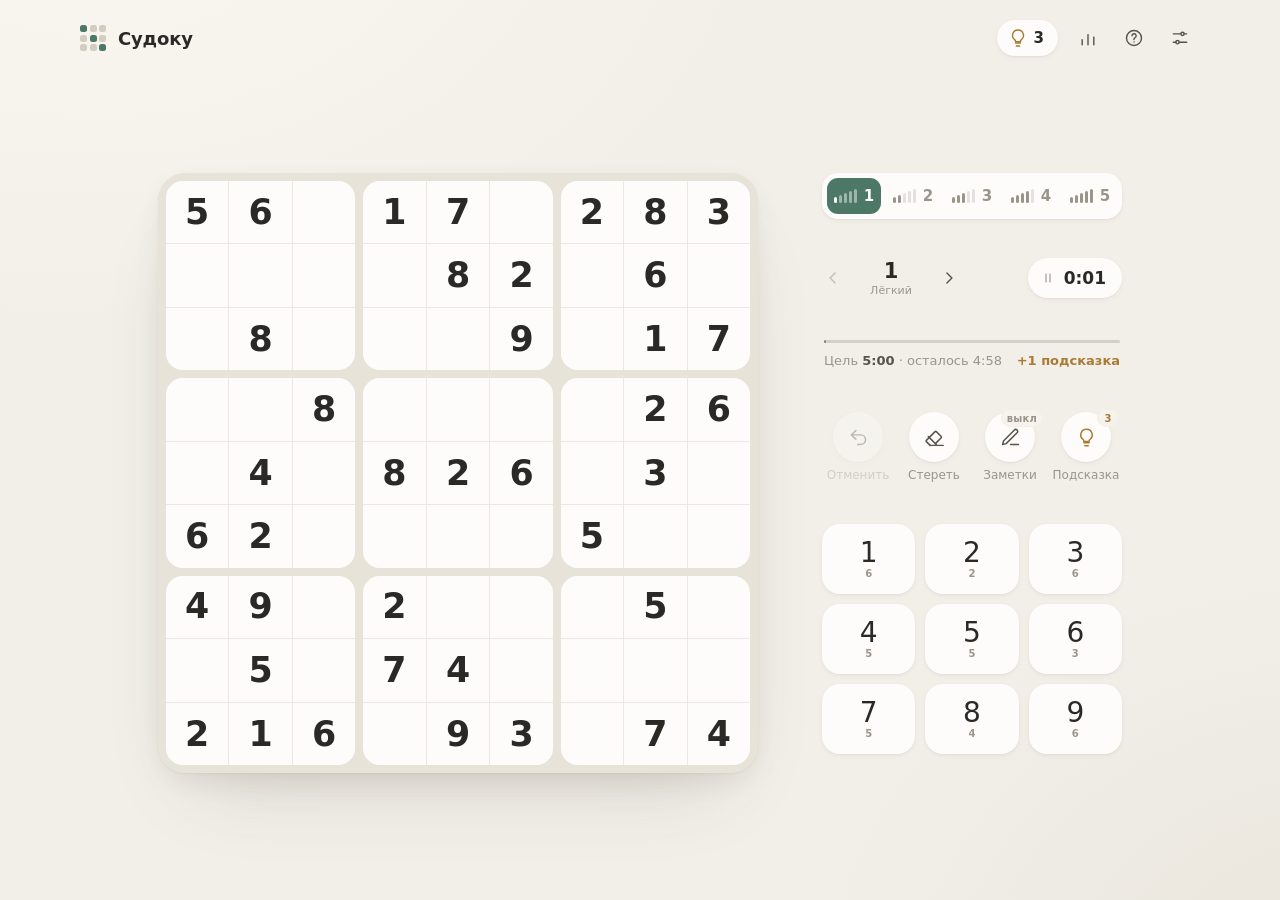
==== index.html @ 586d25e3 "Initial commit: offline calm Sudoku PWA" ====
<!doctype html>
<html lang="ru" data-theme="light">
<head>
  <meta charset="utf-8">
  <meta name="viewport" content="width=device-width, initial-scale=1, viewport-fit=cover">
  <meta name="color-scheme" content="light dark">
  <meta name="theme-color" content="#F2EFE9">
  <meta name="apple-mobile-web-app-capable" content="yes">
  <meta name="apple-mobile-web-app-status-bar-style" content="default">
  <meta name="apple-mobile-web-app-title" content="Судоку">
  <title>Судоку</title>
  <link rel="manifest" href="manifest.webmanifest">
  <link rel="apple-touch-icon" href="icons/icon-180.png">
  <link rel="icon" href="data:image/svg+xml,%3Csvg xmlns='http://www.w3.org/2000/svg' viewBox='0 0 32 32'%3E%3Crect width='32' height='32' rx='8' fill='%234D7868'/%3E%3Cg fill='%23fff'%3E%3Crect x='7' y='7' width='5' height='5' rx='1.5'/%3E%3Crect x='13.5' y='7' width='5' height='5' rx='1.5' opacity='.5'/%3E%3Crect x='20' y='7' width='5' height='5' rx='1.5' opacity='.5'/%3E%3Crect x='7' y='13.5' width='5' height='5' rx='1.5' opacity='.5'/%3E%3Crect x='13.5' y='13.5' width='5' height='5' rx='1.5'/%3E%3Crect x='20' y='13.5' width='5' height='5' rx='1.5' opacity='.5'/%3E%3Crect x='7' y='20' width='5' height='5' rx='1.5' opacity='.5'/%3E%3Crect x='13.5' y='20' width='5' height='5' rx='1.5' opacity='.5'/%3E%3Crect x='20' y='20' width='5' height='5' rx='1.5'/%3E%3C/g%3E%3C/svg%3E">
  <link rel="stylesheet" href="css/style.css">
  <script>
    // Тема до первой отрисовки — без вспышки
    (function () {
      try {
        var s = JSON.parse(localStorage.getItem('calm-sudoku:v1') || '{}');
        var t = s.theme || 'auto';
        if (t === 'auto') t = matchMedia('(prefers-color-scheme: dark)').matches ? 'dark' : 'light';
        document.documentElement.setAttribute('data-theme', t);
      } catch (e) {}
    })();
  </script>
</head>
<body>
  <svg width="0" height="0" style="position:absolute" aria-hidden="true">
    <defs>
      <symbol id="i-undo" viewBox="0 0 24 24"><path d="M9 14 4 9l5-5"/><path d="M4 9h10.5a5.5 5.5 0 0 1 0 11H11"/></symbol>
      <symbol id="i-erase" viewBox="0 0 24 24"><path d="m7 21-4.3-4.3a1 1 0 0 1 0-1.4l10-10a1 1 0 0 1 1.4 0l5.6 5.6a1 1 0 0 1 0 1.4L13 19"/><path d="M22 21H7"/><path d="m5 11 9 9"/></symbol>
      <symbol id="i-pencil" viewBox="0 0 24 24"><path d="M12 20h9"/><path d="M16.5 3.5a2.12 2.12 0 0 1 3 3L7 19l-4 1 1-4Z"/></symbol>
      <symbol id="i-bulb" viewBox="0 0 24 24"><path d="M9 18h6"/><path d="M10 21.5h4"/><path d="M12 2.5a6.5 6.5 0 0 0-3.8 11.8c.5.4.8 1 .8 1.7v.5h6V16c0-.7.3-1.3.8-1.7A6.5 6.5 0 0 0 12 2.5Z"/></symbol>
      <symbol id="i-sliders" viewBox="0 0 24 24"><path d="M4 7h9"/><path d="M17 7h3"/><circle cx="15" cy="7" r="2"/><path d="M4 17h3"/><path d="M11 17h9"/><circle cx="9" cy="17" r="2"/></symbol>
      <symbol id="i-help" viewBox="0 0 24 24"><circle cx="12" cy="12" r="9"/><path d="M9.6 9.4a2.5 2.5 0 1 1 3.4 2.4c-.6.3-1 .8-1 1.5v.4"/><path d="M12 16.8h.01"/></symbol>
      <symbol id="i-left" viewBox="0 0 24 24"><path d="m14.5 18-6-6 6-6"/></symbol>
      <symbol id="i-right" viewBox="0 0 24 24"><path d="m9.5 18 6-6-6-6"/></symbol>
      <symbol id="i-pause" viewBox="0 0 24 24"><path d="M9 6v12"/><path d="M15 6v12"/></symbol>
      <symbol id="i-play" viewBox="0 0 24 24"><path d="M8 5.5v13l10.5-6.5Z"/></symbol>
      <symbol id="i-check" viewBox="0 0 24 24"><path d="m5 12.5 4.5 4.5L19 7.5"/></symbol>
      <symbol id="i-close" viewBox="0 0 24 24"><path d="M6 6l12 12"/><path d="M18 6 6 18"/></symbol>
      <symbol id="i-stats" viewBox="0 0 24 24"><path d="M5 20v-6"/><path d="M12 20V8"/><path d="M19 20v-9"/></symbol>
    </defs>
  </svg>

  <div class="app">
    <header class="topbar">
      <div class="brand">
        <span class="logo" aria-hidden="true"><i></i><i></i><i></i><i></i><i></i><i></i><i></i><i></i><i></i></span>
        <span class="brand-name">Судоку</span>
      </div>
      <div class="top-actions">
        <button class="bank" id="bankBtn" type="button" title="Запас подсказок">
          <svg class="ic"><use href="#i-bulb"/></svg>
          <span id="bankCount">0</span>
        </button>
        <button class="icon-btn" id="statsBtn" type="button" title="Статистика" aria-label="Статистика">
          <svg class="ic"><use href="#i-stats"/></svg>
        </button>
        <button class="icon-btn" id="helpBtn" type="button" title="Как играть" aria-label="Как играть">
          <svg class="ic"><use href="#i-help"/></svg>
        </button>
        <button class="icon-btn" id="settingsBtn" type="button" title="Настройки" aria-label="Настройки">
          <svg class="ic"><use href="#i-sliders"/></svg>
        </button>
      </div>
    </header>

    <main class="layout">
      <section class="diff" aria-label="Сложность">
        <div class="diff-bars" id="diffBars" role="radiogroup"></div>
      </section>

      <section class="meta">
        <div class="level-nav">
          <button class="icon-btn small" id="prevLvl" type="button" aria-label="Предыдущий уровень">
            <svg class="ic"><use href="#i-left"/></svg>
          </button>
          <div class="level-label">
            <span class="level-num"><strong id="levelNum">1</strong><svg class="ic done-mark" id="levelDone"><use href="#i-check"/></svg></span>
            <span class="diff-sub" id="diffName">Лёгкий</span>
          </div>
          <button class="icon-btn small" id="nextLvl" type="button" aria-label="Следующий уровень">
            <svg class="ic"><use href="#i-right"/></svg>
          </button>
        </div>
        <button class="timer" id="timerBtn" type="button" title="Пауза (P)">
          <svg class="ic ic-pause"><use href="#i-pause"/></svg>
          <svg class="ic ic-play"><use href="#i-play"/></svg>
          <span id="timer">0:00</span>
        </button>
      </section>

      <section class="board-area">
        <div class="board-wrap" id="boardWrap">
          <div class="board" id="board" role="grid" aria-label="Поле судоку"></div>
          <div class="veil" id="veil">
            <button class="veil-btn" id="resumeBtn" type="button">
              <svg class="ic"><use href="#i-play"/></svg>
              <span>Продолжить</span>
            </button>
          </div>
          <div class="loader" aria-hidden="true"><span></span><span></span><span></span></div>
        </div>
      </section>

      <section class="goal" id="goal">
        <div class="goal-track"><div class="goal-fill" id="goalFill"></div></div>
        <div class="goal-row">
          <span class="goal-text" id="goalText"></span>
          <span class="goal-reward" id="goalReward"></span>
        </div>
      </section>

      <section class="tools">
        <button class="tool" id="undoBtn" type="button" title="Отменить (Z)">
          <span class="tool-ic"><svg class="ic"><use href="#i-undo"/></svg></span>
          <span class="tool-label">Отменить</span>
        </button>
        <button class="tool" id="eraseBtn" type="button" title="Стереть (Backspace)">
          <span class="tool-ic"><svg class="ic"><use href="#i-erase"/></svg></span>
          <span class="tool-label">Стереть</span>
        </button>
        <button class="tool" id="notesBtn" type="button" title="Заметки (N)" aria-pressed="false">
          <span class="tool-ic"><svg class="ic"><use href="#i-pencil"/></svg><em class="tool-badge" id="notesBadge">выкл</em></span>
          <span class="tool-label">Заметки</span>
        </button>
        <button class="tool" id="hintBtn" type="button" title="Подсказка (H)">
          <span class="tool-ic"><svg class="ic"><use href="#i-bulb"/></svg><em class="tool-badge" id="hintBadge">0</em></span>
          <span class="tool-label">Подсказка</span>
        </button>
      </section>

      <section class="pad" id="pad" aria-label="Цифры"></section>
    </main>
  </div>

  <!-- Победа -->
  <div class="sheet" id="winSheet" aria-hidden="true">
    <div class="sheet-backdrop" data-close></div>
    <div class="sheet-card win-card" role="dialog" aria-modal="true" aria-labelledby="winTitle">
      <span class="eyebrow" id="winEyebrow"></span>
      <h2 class="win-title" id="winTitle">Решено</h2>
      <div class="win-time" id="winTime">0:00</div>
      <div class="win-reward" id="winReward"></div>
      <div class="win-best" id="winBest"></div>
      <div class="sheet-actions">
        <button class="btn ghost" type="button" data-close>Остаться</button>
        <button class="btn primary" type="button" id="winNext">Следующий уровень</button>
      </div>
    </div>
  </div>

  <!-- Настройки -->
  <div class="sheet" id="settingsSheet" aria-hidden="true">
    <div class="sheet-backdrop" data-close></div>
    <div class="sheet-card" role="dialog" aria-modal="true" aria-labelledby="settingsTitle">
      <div class="sheet-head">
        <h2 id="settingsTitle">Настройки</h2>
        <button class="icon-btn small" type="button" data-close aria-label="Закрыть"><svg class="ic"><use href="#i-close"/></svg></button>
      </div>

      <div class="field">
        <span class="field-label">Тема</span>
        <div class="segmented" id="themeSeg">
          <button type="button" data-theme-val="auto">Авто</button>
          <button type="button" data-theme-val="light">Светлая</button>
          <button type="button" data-theme-val="dark">Тёмная</button>
        </div>
      </div>

      <label class="switch-row">
        <span><b>Звуки</b><small>Мягкие тактильные отклики</small></span>
        <input type="checkbox" id="optSound"><i class="switch"></i>
      </label>
      <label class="switch-row">
        <span><b>Подсвечивать ошибки</b><small>Неверные цифры отмечаются сразу</small></span>
        <input type="checkbox" id="optMistakes"><i class="switch"></i>
      </label>
      <label class="switch-row">
        <span><b>Одинаковые цифры</b><small>Выделять такие же цифры и заметки</small></span>
        <input type="checkbox" id="optSame"><i class="switch"></i>
      </label>
      <label class="switch-row">
        <span><b>Автозаполнение</b><small>Завершать очевидные последние клетки</small></span>
        <input type="checkbox" id="optAutoFill"><i class="switch"></i>
      </label>
      <label class="switch-row">
        <span><b>Строка, столбец и блок</b><small>Мягкая подсветка вокруг выбранной клетки</small></span>
        <input type="checkbox" id="optPeers"><i class="switch"></i>
      </label>

      <div class="sheet-actions">
        <button class="btn ghost" type="button" id="clearBoardBtn">Очистить поле</button>
      </div>
    </div>
  </div>

  <!-- Помощь -->
  <div class="sheet" id="helpSheet" aria-hidden="true">
    <div class="sheet-backdrop" data-close></div>
    <div class="sheet-card" role="dialog" aria-modal="true" aria-labelledby="helpTitle">
      <div class="sheet-head">
        <h2 id="helpTitle">Как играть</h2>
        <button class="icon-btn small" type="button" data-close aria-label="Закрыть"><svg class="ic"><use href="#i-close"/></svg></button>
      </div>
      <p class="prose">Заполните поле так, чтобы в каждой строке, каждом столбце и каждом блоке 3×3 цифры от 1 до 9 встречались ровно по одному разу.</p>

      <h3 class="sub">Подсказки нужно заработать</h3>
      <p class="prose">Решите новый уровень <b>без подсказок</b> быстрее целевого времени — и в запас добавятся подсказки для следующих игр.</p>
      <div class="targets" id="targetsTable"></div>

      <h3 class="sub">Клавиатура</h3>
      <div class="keys">
        <span><kbd>1</kbd>–<kbd>9</kbd> цифра</span>
        <span><kbd>Shift</kbd>+<kbd>1</kbd> заметка</span>
        <span><kbd>←</kbd><kbd>↑</kbd><kbd>→</kbd><kbd>↓</kbd> выбор</span>
        <span><kbd>⌫</kbd> стереть</span>
        <span><kbd>N</kbd> заметки</span>
        <span><kbd>Z</kbd> отменить</span>
        <span><kbd>H</kbd> подсказка</span>
        <span><kbd>P</kbd> пауза</span>
        <span><kbd>M</kbd> звук</span>
      </div>
      <p class="prose muted">Игра работает полностью офлайн. Прогресс хранится только в этом браузере.</p>
    </div>
  </div>

  <!-- Статистика -->
  <div class="sheet" id="statsSheet" aria-hidden="true">
    <div class="sheet-backdrop" data-close></div>
    <div class="sheet-card" role="dialog" aria-modal="true" aria-labelledby="statsTitle">
      <div class="sheet-head">
        <h2 id="statsTitle">Статистика</h2>
        <button class="icon-btn small" type="button" data-close aria-label="Закрыть"><svg class="ic"><use href="#i-close"/></svg></button>
      </div>
      <div class="stats-grid" id="statsSummary"></div>
      <h3 class="sub">По уровням сложности</h3>
      <div class="stats-table" id="statsTable"></div>
      <div class="sheet-actions">
        <button class="btn ghost danger" type="button" id="resetStatsBtn">Сбросить статистику</button>
      </div>
    </div>
  </div>

  <div class="toast" id="toast" role="status" aria-live="polite"></div>

  <script src="js/engine.js"></script>
  <script src="js/sound.js"></script>
  <script src="js/app.js"></script>
  <script>
    if ('serviceWorker' in navigator && location.protocol !== 'file:') {
      navigator.serviceWorker.register('./sw.js').catch(function () {});
    }
  </script>
</body>
</html>
---- css/style.css ----
/* =========================================================
   Судоку — спокойный интерфейс
   ========================================================= */

:root {
  --font: "SF Pro Rounded", ui-rounded, "Nunito", -apple-system, BlinkMacSystemFont, "Segoe UI Variable Display", "Segoe UI", system-ui, sans-serif;
  --ease: cubic-bezier(.22, .8, .24, 1);
  --ease-soft: cubic-bezier(.4, 0, .2, 1);
  --r-lg: 24px;
  --r-md: 16px;
  --r-sm: 12px;
}

[data-theme="light"] {
  --bg: #F2EFE9;
  --bg-glow-1: #FAF7F1;
  --bg-glow-2: #E9E5DC;
  --surface: #FDFCFA;
  --surface-2: #F6F3ED;
  --board-bg: #E8E3D9;
  --hair: #EDE8DF;
  --ink: #2A2926;
  --ink-2: #57534C;
  --muted: #9A958B;
  --faint: #D3CDC1;
  --accent: #4D7868;
  --accent-ink: #3E6656;
  --on-accent: #FFFFFF;
  --hint: #A97A33;
  --warn: #B95C4B;
  --shadow-sm: 0 1px 2px rgba(70, 58, 36, .06), 0 2px 8px -2px rgba(70, 58, 36, .06);
  --shadow: 0 1px 2px rgba(70, 58, 36, .05), 0 10px 30px -8px rgba(70, 58, 36, .12), 0 40px 80px -40px rgba(70, 58, 36, .22);
  --backdrop: rgba(42, 41, 38, .22);
}

[data-theme="dark"] {
  --bg: #131514;
  --bg-glow-1: #1A1D1B;
  --bg-glow-2: #0F1110;
  --surface: #1C1F1D;
  --surface-2: #222624;
  --board-bg: #0E100F;
  --hair: #272B28;
  --ink: #ECE8E0;
  --ink-2: #BEB9AF;
  --muted: #7F7B74;
  --faint: #3F433F;
  --accent: #8DB8A5;
  --accent-ink: #A6CCBB;
  --on-accent: #0F1E18;
  --hint: #D6AC69;
  --warn: #E28C7B;
  --shadow-sm: 0 1px 2px rgba(0, 0, 0, .35);
  --shadow: 0 1px 2px rgba(0, 0, 0, .3), 0 24px 60px -24px rgba(0, 0, 0, .7);
  --backdrop: rgba(0, 0, 0, .5);
}

*, *::before, *::after { box-sizing: border-box; }

html, body { height: 100%; }

body {
  margin: 0;
  font-family: var(--font);
  color: var(--ink);
  background:
    radial-gradient(1100px 700px at 8% -10%, var(--bg-glow-1), transparent 60%),
    radial-gradient(900px 700px at 105% 110%, var(--bg-glow-2), transparent 60%),
    var(--bg);
  background-attachment: fixed;
  -webkit-font-smoothing: antialiased;
  -moz-osx-font-smoothing: grayscale;
  -webkit-tap-highlight-color: transparent;
  font-feature-settings: "tnum" 1;
  transition: background-color .4s var(--ease-soft), color .4s var(--ease-soft);
}

button {
  font: inherit;
  color: inherit;
  background: none;
  border: 0;
  padding: 0;
  cursor: pointer;
  touch-action: manipulation;
  -webkit-user-select: none;
  user-select: none;
}

button:focus-visible {
  outline: 2px solid var(--accent);
  outline-offset: 2px;
}

.ic {
  width: 20px;
  height: 20px;
  fill: none;
  stroke: currentColor;
  stroke-width: 1.7;
  stroke-linecap: round;
  stroke-linejoin: round;
  flex: none;
}

.eyebrow {
  font-size: 11px;
  letter-spacing: .14em;
  text-transform: uppercase;
  color: var(--muted);
  font-weight: 600;
}

/* ---------- Каркас ---------- */

.app {
  --board: max(220px, min(92vw, 460px, calc(100svh - 340px)));
  min-height: 100svh;
  display: flex;
  flex-direction: column;
  align-items: center;
  padding: max(10px, env(safe-area-inset-top)) 14px max(12px, env(safe-area-inset-bottom));
}

.topbar {
  width: 100%;
  max-width: 1040px;
  display: flex;
  align-items: center;
  justify-content: space-between;
  padding: 0 2px 8px;
  flex: none;
}

.brand {
  display: flex;
  align-items: center;
  gap: 12px;
}

.logo {
  width: 26px;
  height: 26px;
  display: grid;
  grid-template-columns: repeat(3, 1fr);
  gap: 2.5px;
}
.logo i {
  border-radius: 2.5px;
  background: var(--faint);
}
.logo i:nth-child(1), .logo i:nth-child(5), .logo i:nth-child(9) { background: var(--accent); }

.brand-name {
  font-size: 18px;
  font-weight: 600;
  letter-spacing: -.01em;
}

.top-actions {
  display: flex;
  align-items: center;
  gap: 6px;
}

.icon-btn {
  width: 40px;
  height: 40px;
  border-radius: 50%;
  display: grid;
  place-items: center;
  color: var(--ink-2);
  transition: background-color .2s var(--ease-soft), color .2s var(--ease-soft), transform .2s var(--ease);
}
.icon-btn:hover { background: var(--surface-2); color: var(--ink); }
.icon-btn:active { transform: scale(.94); }
.icon-btn:disabled { opacity: .3; pointer-events: none; }
.icon-btn.small { width: 34px; height: 34px; }

.bank {
  height: 36px;
  padding: 0 14px 0 11px;
  border-radius: 999px;
  display: flex;
  align-items: center;
  gap: 6px;
  background: var(--surface);
  box-shadow: var(--shadow-sm);
  color: var(--hint);
  font-weight: 600;
  font-size: 15px;
  margin-right: 4px;
  transition: transform .3s var(--ease);
}
.bank span { color: var(--ink); min-width: 1ch; text-align: center; }
.bank.is-bump { animation: bump .6s var(--ease); }
.bank.is-gain { animation: gain 1.1s var(--ease); }

@keyframes bump {
  0%, 100% { transform: translateX(0); }
  20% { transform: translateX(-4px); }
  40% { transform: translateX(4px); }
  60% { transform: translateX(-2px); }
  80% { transform: translateX(2px); }
}
@keyframes gain {
  0% { transform: scale(1); box-shadow: var(--shadow-sm); }
  30% { transform: scale(1.12); box-shadow: 0 0 0 6px color-mix(in oklab, var(--hint) 20%, transparent); }
  100% { transform: scale(1); box-shadow: var(--shadow-sm); }
}

.layout {
  width: 100%;
  margin: auto 0;
  display: grid;
  justify-content: center;
  grid-template-columns: var(--board);
  grid-template-areas:
    "diff"
    "meta"
    "board"
    "goal"
    "tools"
    "pad";
  row-gap: 9px;
}

.diff { grid-area: diff; }
.meta { grid-area: meta; }
.board-area { grid-area: board; }
.goal { grid-area: goal; }
.tools { grid-area: tools; }
.pad { grid-area: pad; }

/* ---------- Сложность ---------- */

.diff-bars {
  display: grid;
  grid-template-columns: repeat(5, 1fr);
  gap: 5px;
  padding: 5px;
  border-radius: var(--r-md);
  background: var(--surface);
  box-shadow: var(--shadow-sm);
}

.diff-bar {
  position: relative;
  display: flex;
  align-items: center;
  justify-content: center;
  gap: 7px;
  height: 36px;
  border-radius: 11px;
  color: var(--muted);
  transition: background-color .25s var(--ease-soft), color .25s var(--ease-soft);
}
.diff-bar:hover { color: var(--ink-2); background: var(--surface-2); }
.diff-bar .meter {
  display: flex;
  align-items: flex-end;
  gap: 2px;
  height: 14px;
}
.diff-bar .meter b {
  width: 3px;
  border-radius: 2px;
  background: currentColor;
  opacity: .25;
  transition: opacity .25s, background-color .25s;
}
.diff-bar .meter b.on { opacity: 1; }
.diff-bar .num {
  font-size: 15px;
  font-weight: 600;
}
.diff-bar.is-active {
  background: var(--accent);
  color: var(--on-accent);
}
.diff-bar.is-active .meter b { opacity: .45; }
.diff-bar.is-active .meter b.on { opacity: 1; }

/* ---------- Уровень и таймер ---------- */

.meta {
  display: flex;
  align-items: center;
  justify-content: space-between;
  padding: 2px 0;
}

.level-nav {
  display: flex;
  align-items: center;
  gap: 4px;
  margin-left: -6px;
}
.level-label {
  display: flex;
  flex-direction: column;
  align-items: center;
  min-width: 74px;
  line-height: 1.1;
}
.level-num {
  display: flex;
  align-items: center;
  gap: 4px;
  font-size: 21px;
  font-weight: 600;
  letter-spacing: -.01em;
}
.diff-sub {
  font-size: 11px;
  font-weight: 500;
  color: var(--muted);
  margin-top: 2px;
}
.done-mark {
  width: 16px;
  height: 16px;
  color: var(--accent);
  stroke-width: 2.2;
  display: none;
}
.level-num.is-done .done-mark { display: block; }

.timer {
  display: flex;
  align-items: center;
  gap: 8px;
  height: 40px;
  padding: 0 16px 0 12px;
  border-radius: 999px;
  background: var(--surface);
  box-shadow: var(--shadow-sm);
  font-size: 17px;
  font-weight: 600;
  color: var(--ink);
  font-variant-numeric: tabular-nums;
  transition: transform .2s var(--ease), background-color .2s;
}
.timer:active { transform: scale(.96); }
.timer .ic { width: 16px; height: 16px; color: var(--muted); }
.timer .ic-play { display: none; fill: currentColor; }
.timer.is-paused .ic-pause { display: none; }
.timer.is-paused .ic-play { display: block; color: var(--accent); }
.timer.is-paused #timer { color: var(--muted); }

/* ---------- Поле ---------- */

.board-wrap {
  position: relative;
  width: var(--board);
  height: var(--board);
}

.board {
  --gap: calc(var(--board) * .013);
  width: 100%;
  height: 100%;
  display: grid;
  grid-template-columns: repeat(3, 1fr);
  grid-template-rows: repeat(3, 1fr);
  gap: var(--gap);
  padding: var(--gap);
  border-radius: calc(var(--board) * .045);
  background: var(--board-bg);
  box-shadow: var(--shadow);
  transition: filter .35s var(--ease-soft), opacity .35s var(--ease-soft), transform .5s var(--ease);
}

.box {
  display: grid;
  grid-template-columns: repeat(3, 1fr);
  grid-template-rows: repeat(3, 1fr);
  gap: 1px;
  background: var(--hair);
  border-radius: calc(var(--board) * .028);
  overflow: hidden;
}

.cell {
  position: relative;
  display: grid;
  place-items: center;
  background: var(--surface);
  font-size: calc(var(--board) * .058);
  font-weight: 500;
  line-height: 1;
  color: var(--accent-ink);
  cursor: pointer;
  transition: background-color .18s var(--ease-soft), color .18s var(--ease-soft);
  outline: none;
}

.cell::before {
  content: "";
  position: absolute;
  inset: 0;
  background: var(--accent);
  opacity: 0;
  pointer-events: none;
}

.cell::after {
  content: "";
  position: absolute;
  inset: 2px;
  border-radius: calc(var(--board) * .014);
  box-shadow: inset 0 0 0 2.2px var(--accent);
  opacity: 0;
  transform: scale(.86);
  transition: opacity .16s var(--ease-soft), transform .22s var(--ease);
  pointer-events: none;
  z-index: 2;
}

.cell .v { position: relative; z-index: 1; }

.cell.is-given { color: var(--ink); font-weight: 600; }
.cell.is-hinted { color: var(--hint); font-weight: 600; }
.cell.is-hinted .v::after {
  content: "";
  position: absolute;
  right: -.32em;
  top: -.08em;
  width: .16em;
  height: .16em;
  border-radius: 50%;
  background: var(--hint);
  opacity: .8;
}

.cell.is-peer { background: color-mix(in oklab, var(--surface) 84%, var(--accent)); }
.cell.is-same {
  background: color-mix(in oklab, var(--surface) 64%, var(--accent));
  box-shadow: inset 0 0 0 1.5px color-mix(in oklab, var(--accent) 45%, transparent);
  font-weight: 700;
}
.cell.is-same:not(.is-given):not(.is-hinted) { color: var(--accent-ink); }
.cell.is-selected {
  background: color-mix(in oklab, var(--surface) 74%, var(--accent));
  font-weight: 700;
}
.cell.is-selected::after { opacity: 1; transform: scale(1); }

.cell.is-conflict { color: var(--warn); }
.cell.is-conflict:not(.is-given) {
  background: color-mix(in oklab, var(--surface) 78%, var(--warn));
  box-shadow: inset 0 0 0 1.5px color-mix(in oklab, var(--warn) 45%, transparent);
}
.cell.is-mistake { color: var(--warn); }
.cell.is-mistake .v { text-decoration: underline; text-decoration-thickness: 1.5px; text-underline-offset: .18em; text-decoration-color: color-mix(in oklab, var(--warn) 50%, transparent); }

.cell.is-new .v { animation: appear .28s var(--ease); }
@keyframes appear {
  0% { transform: scale(.6); opacity: 0; }
  100% { transform: scale(1); opacity: 1; }
}

.cell.is-nudge .v { animation: nudge .35s var(--ease); }
@keyframes nudge {
  0%, 100% { transform: translateX(0); }
  30% { transform: translateX(-3px); }
  65% { transform: translateX(3px); }
}

.cell.is-pulse::before { animation: flash .8s var(--ease-soft) both; animation-delay: var(--d, 0ms); }
.cell.is-pulse .v { animation: pop .6s var(--ease) both; animation-delay: var(--d, 0ms); }
@keyframes flash {
  0% { opacity: 0; }
  35% { opacity: .2; }
  100% { opacity: 0; }
}
@keyframes pop {
  0% { transform: scale(1); }
  40% { transform: scale(1.2); }
  100% { transform: scale(1); }
}

.cell.is-solved { cursor: default; }

.notes {
  position: absolute;
  inset: 7%;
  display: grid;
  grid-template-columns: repeat(3, 1fr);
  grid-template-rows: repeat(3, 1fr);
  font-size: calc(var(--board) * .021);
  font-weight: 600;
  color: var(--muted);
  pointer-events: none;
}
.notes span {
  display: grid;
  place-items: center;
  border-radius: 4px;
  transition: color .15s, background-color .15s;
}
.notes span.hl {
  color: var(--on-accent);
  background: var(--accent);
}

/* Загрузка и пауза */
.loader {
  position: absolute;
  inset: 0;
  display: flex;
  align-items: center;
  justify-content: center;
  gap: 8px;
  opacity: 0;
  pointer-events: none;
  transition: opacity .25s;
}
.loader span {
  width: 8px;
  height: 8px;
  border-radius: 50%;
  background: var(--accent);
  animation: breathe 1.2s var(--ease-soft) infinite;
}
.loader span:nth-child(2) { animation-delay: .15s; }
.loader span:nth-child(3) { animation-delay: .3s; }
@keyframes breathe {
  0%, 100% { transform: scale(.6); opacity: .35; }
  50% { transform: scale(1); opacity: 1; }
}

.board-wrap.is-loading .board { opacity: .45; filter: blur(3px); transform: scale(.985); }
.board-wrap.is-loading .loader { opacity: 1; }
.board-wrap.is-appear .board { animation: boardIn .5s var(--ease); }
@keyframes boardIn {
  0% { opacity: .4; transform: scale(.985); filter: blur(3px); }
  100% { opacity: 1; transform: scale(1); filter: blur(0); }
}

.veil {
  position: absolute;
  inset: 0;
  display: grid;
  place-items: center;
  opacity: 0;
  pointer-events: none;
  transition: opacity .3s var(--ease-soft);
}
.board-wrap.is-paused .board { filter: blur(14px); opacity: .55; }
.board-wrap.is-paused .veil { opacity: 1; pointer-events: auto; }
.veil-btn {
  display: flex;
  align-items: center;
  gap: 10px;
  height: 52px;
  padding: 0 26px 0 20px;
  border-radius: 999px;
  background: var(--surface);
  box-shadow: var(--shadow);
  font-size: 16px;
  font-weight: 600;
  color: var(--ink);
  transition: transform .2s var(--ease);
}
.veil-btn .ic { fill: var(--accent); stroke: var(--accent); }
.veil-btn:hover { transform: scale(1.03); }

/* ---------- Цель ---------- */

.goal { padding: 2px 2px 0; }
.goal-track {
  height: 3px;
  border-radius: 3px;
  background: var(--faint);
  opacity: .9;
  overflow: hidden;
}
.goal-fill {
  height: 100%;
  width: 100%;
  border-radius: 3px;
  background: var(--accent);
  transform-origin: left center;
  transform: scaleX(0);
  transition: transform .3s linear, background-color .3s;
}
.goal-row {
  display: flex;
  align-items: center;
  justify-content: space-between;
  gap: 12px;
  margin-top: 8px;
  min-height: 20px;
}
.goal-text {
  font-size: 13px;
  color: var(--muted);
  line-height: 1.35;
}
.goal-text b { color: var(--ink-2); font-weight: 600; }
.goal-reward {
  flex: none;
  font-size: 13px;
  font-weight: 600;
  color: var(--hint);
  white-space: nowrap;
}
.goal.is-off .goal-fill { background: var(--muted); opacity: .45; }
.goal.is-off .goal-reward { color: var(--muted); text-decoration: line-through; opacity: .7; }

/* ---------- Инструменты ---------- */

.tools {
  display: grid;
  grid-template-columns: repeat(4, 1fr);
  gap: 8px;
}

.tool {
  display: flex;
  flex-direction: column;
  align-items: center;
  gap: 6px;
  padding: 4px 0;
  color: var(--ink-2);
  border-radius: var(--r-sm);
}
.tool-ic {
  position: relative;
  width: 50px;
  height: 50px;
  display: grid;
  place-items: center;
  border-radius: 50%;
  background: var(--surface);
  box-shadow: var(--shadow-sm);
  transition: background-color .2s var(--ease-soft), color .2s, transform .2s var(--ease), box-shadow .2s;
}
.tool-ic .ic { width: 21px; height: 21px; }
.tool:hover .tool-ic { color: var(--ink); }
.tool:active .tool-ic { transform: scale(.93); }
.tool-label {
  font-size: 12px;
  font-weight: 500;
  color: var(--muted);
}
.tool:disabled { opacity: .35; pointer-events: none; }

.tool-badge {
  position: absolute;
  top: -3px;
  right: -8px;
  min-width: 22px;
  height: 18px;
  padding: 0 5px;
  border-radius: 9px;
  display: grid;
  place-items: center;
  background: var(--surface-2);
  border: 1.5px solid var(--bg);
  font-style: normal;
  font-size: 10px;
  font-weight: 700;
  color: var(--muted);
  letter-spacing: .02em;
}

.tool.is-on .tool-ic { background: var(--accent); color: var(--on-accent); }
.tool.is-on .tool-badge { background: var(--accent-ink); color: var(--on-accent); }
.tool.is-on .tool-label { color: var(--accent-ink); }

#hintBtn .tool-ic { color: var(--hint); }
#hintBtn .tool-badge { color: var(--hint); }
#hintBtn.is-empty .tool-ic { color: var(--muted); }
#hintBtn.is-armed .tool-ic {
  background: var(--hint);
  color: var(--surface);
  box-shadow: 0 0 0 5px color-mix(in oklab, var(--hint) 18%, transparent);
}
#hintBtn.is-armed .tool-label { color: var(--hint); }

/* ---------- Цифры ---------- */

.pad {
  display: grid;
  grid-template-columns: repeat(9, 1fr);
  gap: 5px;
}

.key {
  position: relative;
  height: 50px;
  border-radius: var(--r-sm);
  background: var(--surface);
  box-shadow: var(--shadow-sm);
  display: flex;
  flex-direction: column;
  align-items: center;
  justify-content: center;
  gap: 2px;
  color: var(--ink);
  transition: background-color .2s var(--ease-soft), color .2s, transform .15s var(--ease), opacity .3s;
}
.key:hover { background: var(--surface-2); }
.key:active { transform: scale(.94); }
.key .d {
  font-size: clamp(20px, calc(var(--board) * .06), 28px);
  font-weight: 500;
  line-height: 1;
  transition: font-size .2s var(--ease), transform .2s var(--ease);
}
.key .rem {
  font-size: 10px;
  font-weight: 600;
  color: var(--muted);
  min-height: 1em;
  line-height: 1;
}
.key.is-active { background: color-mix(in oklab, var(--surface) 82%, var(--accent)); color: var(--accent-ink); }
.key.is-done { opacity: .32; box-shadow: none; background: transparent; }
.pad.is-notes .key .d {
  font-size: clamp(14px, calc(var(--board) * .038), 18px);
  color: var(--accent-ink);
  transform: translate(-30%, -30%);
}

/* ---------- Статистика в шторке ---------- */

.stats-grid {
  display: grid;
  grid-template-columns: repeat(3, 1fr);
  gap: 8px;
}
.stat-card {
  padding: 12px 10px;
  border-radius: 14px;
  background: var(--surface-2);
  text-align: center;
}
.stat-card strong {
  display: block;
  font-size: 22px;
  font-weight: 600;
  color: var(--ink);
  font-variant-numeric: tabular-nums;
  line-height: 1.15;
}
.stat-card span {
  display: block;
  margin-top: 4px;
  font-size: 11.5px;
  color: var(--muted);
}

.stats-table {
  display: grid;
  gap: 2px;
  border-radius: 14px;
  overflow: hidden;
  background: var(--hair);
}
.stats-row {
  display: grid;
  grid-template-columns: 24px 1fr auto auto auto;
  gap: 12px;
  align-items: center;
  padding: 10px 14px;
  background: var(--surface-2);
  font-size: 13.5px;
}
.stats-row.is-head {
  font-size: 11px;
  text-transform: uppercase;
  letter-spacing: .08em;
  color: var(--muted);
  background: var(--surface-2);
  padding: 8px 14px;
}
.stats-row .n { font-weight: 700; color: var(--accent-ink); }
.stats-row .v { font-variant-numeric: tabular-nums; color: var(--ink-2); min-width: 42px; text-align: right; }

.btn.danger { color: var(--warn); }

/* ---------- Шторки ---------- */

.sheet {
  position: fixed;
  inset: 0;
  z-index: 50;
  display: grid;
  align-items: end;
  justify-items: center;
  pointer-events: none;
  visibility: hidden;
  transition: visibility 0s linear .35s;
}
.sheet.is-open { pointer-events: auto; visibility: visible; transition: visibility 0s; }

.sheet-backdrop {
  position: absolute;
  inset: 0;
  background: var(--backdrop);
  -webkit-backdrop-filter: blur(6px);
  backdrop-filter: blur(6px);
  opacity: 0;
  transition: opacity .35s var(--ease-soft);
}
.sheet.is-open .sheet-backdrop { opacity: 1; }

.sheet-card {
  position: relative;
  width: min(100%, 460px);
  max-height: 88svh;
  overflow: auto;
  margin: 0;
  padding: 26px 24px max(24px, env(safe-area-inset-bottom));
  border-radius: 28px 28px 0 0;
  background: var(--surface);
  box-shadow: var(--shadow);
  transform: translateY(24px);
  opacity: 0;
  transition: transform .4s var(--ease), opacity .3s var(--ease-soft);
}
.sheet.is-open .sheet-card { transform: none; opacity: 1; }

.sheet-head {
  display: flex;
  align-items: center;
  justify-content: space-between;
  margin-bottom: 18px;
}
.sheet-head h2 {
  margin: 0;
  font-size: 20px;
  font-weight: 600;
  letter-spacing: -.01em;
}

.sheet-actions {
  display: flex;
  gap: 10px;
  margin-top: 22px;
}
.sheet-actions .btn { flex: 1; }

.btn {
  height: 48px;
  padding: 0 20px;
  border-radius: 14px;
  font-size: 15px;
  font-weight: 600;
  transition: transform .15s var(--ease), background-color .2s, opacity .2s;
}
.btn:active { transform: scale(.97); }
.btn.primary { background: var(--accent); color: var(--on-accent); }
.btn.primary:hover { opacity: .92; }
.btn.ghost { background: var(--surface-2); color: var(--ink-2); }
.btn.ghost:hover { color: var(--ink); }

.field { margin-bottom: 18px; }
.field-label {
  display: block;
  font-size: 13px;
  color: var(--muted);
  margin-bottom: 8px;
}

.segmented {
  display: grid;
  grid-template-columns: repeat(3, 1fr);
  padding: 4px;
  border-radius: 13px;
  background: var(--surface-2);
}
.segmented button {
  height: 36px;
  border-radius: 10px;
  font-size: 14px;
  font-weight: 500;
  color: var(--muted);
  transition: background-color .2s, color .2s, box-shadow .2s;
}
.segmented button.is-active {
  background: var(--surface);
  color: var(--ink);
  box-shadow: var(--shadow-sm);
}

.switch-row {
  display: flex;
  align-items: center;
  justify-content: space-between;
  gap: 16px;
  padding: 13px 0;
  border-top: 1px solid var(--hair);
  cursor: pointer;
}
.switch-row span { display: flex; flex-direction: column; gap: 3px; }
.switch-row b { font-size: 15px; font-weight: 500; }
.switch-row small { font-size: 12.5px; color: var(--muted); }
.switch-row input { position: absolute; opacity: 0; pointer-events: none; }
.switch {
  flex: none;
  position: relative;
  width: 44px;
  height: 26px;
  border-radius: 13px;
  background: var(--faint);
  transition: background-color .25s var(--ease-soft);
}
.switch::after {
  content: "";
  position: absolute;
  top: 3px;
  left: 3px;
  width: 20px;
  height: 20px;
  border-radius: 50%;
  background: #fff;
  box-shadow: 0 1px 3px rgba(0, 0, 0, .18);
  transition: transform .3s var(--ease);
}
.switch-row input:checked + .switch { background: var(--accent); }
.switch-row input:checked + .switch::after { transform: translateX(18px); }
.switch-row input:focus-visible + .switch { outline: 2px solid var(--accent); outline-offset: 2px; }

.prose {
  margin: 0 0 14px;
  font-size: 14.5px;
  line-height: 1.55;
  color: var(--ink-2);
}
.prose.muted { color: var(--muted); font-size: 13px; margin-top: 18px; margin-bottom: 0; }
.sub {
  margin: 22px 0 8px;
  font-size: 15px;
  font-weight: 600;
}

.targets {
  display: grid;
  gap: 2px;
  border-radius: 14px;
  overflow: hidden;
  background: var(--hair);
}
.targets div {
  display: grid;
  grid-template-columns: 28px 1fr auto auto;
  gap: 14px;
  align-items: center;
  padding: 10px 14px;
  background: var(--surface-2);
  font-size: 14px;
}
.targets .n { font-weight: 700; color: var(--accent-ink); }
.targets .t { color: var(--ink-2); font-variant-numeric: tabular-nums; }
.targets .r { color: var(--hint); font-weight: 600; min-width: 40px; text-align: right; }

.keys {
  display: flex;
  flex-wrap: wrap;
  gap: 8px 16px;
  font-size: 13px;
  color: var(--muted);
}
kbd {
  display: inline-grid;
  place-items: center;
  min-width: 22px;
  height: 22px;
  padding: 0 5px;
  margin: 0 1px;
  border-radius: 6px;
  background: var(--surface-2);
  box-shadow: inset 0 -1px 0 var(--faint);
  font-family: inherit;
  font-size: 12px;
  font-weight: 600;
  color: var(--ink-2);
}

/* Победа */
.win-card { text-align: center; padding-top: 34px; }
.win-title {
  margin: 8px 0 4px;
  font-size: 30px;
  font-weight: 600;
  letter-spacing: -.02em;
}
.win-time {
  font-size: 56px;
  font-weight: 300;
  letter-spacing: -.03em;
  color: var(--accent-ink);
  font-variant-numeric: tabular-nums;
  line-height: 1.1;
}
.win-reward {
  margin: 20px auto 0;
  padding: 14px 16px;
  border-radius: 16px;
  background: var(--surface-2);
  font-size: 14px;
  line-height: 1.45;
  color: var(--ink-2);
  max-width: 340px;
}
.win-reward.is-earned {
  background: color-mix(in oklab, var(--surface) 86%, var(--hint));
  color: var(--ink);
}
.win-reward strong {
  display: flex;
  align-items: center;
  justify-content: center;
  gap: 8px;
  font-size: 20px;
  font-weight: 600;
  color: var(--hint);
  margin-bottom: 4px;
}
.win-reward strong .ic { width: 22px; height: 22px; }
.win-best {
  margin-top: 14px;
  font-size: 13px;
  color: var(--muted);
}
.win-best .tag {
  display: inline-block;
  margin-left: 6px;
  padding: 2px 8px;
  border-radius: 999px;
  background: var(--accent);
  color: var(--on-accent);
  font-size: 11px;
  font-weight: 600;
}

/* Тост */
.toast {
  position: fixed;
  left: 50%;
  bottom: max(24px, env(safe-area-inset-bottom));
  z-index: 60;
  max-width: min(92vw, 420px);
  padding: 12px 18px;
  border-radius: 14px;
  background: var(--ink);
  color: var(--bg);
  font-size: 14px;
  line-height: 1.4;
  text-align: center;
  box-shadow: var(--shadow);
  opacity: 0;
  transform: translate(-50%, 12px);
  pointer-events: none;
  transition: opacity .3s var(--ease-soft), transform .35s var(--ease);
}
.toast.is-show { opacity: 1; transform: translate(-50%, 0); }

/* ---------- Широкие экраны ---------- */

@media (min-width: 640px) {
  .app {
    --board: max(320px, min(86vw, 500px, calc(100svh - 360px)));
  }
  .sheet { align-items: center; }
  .sheet-card { border-radius: 28px; padding: 30px 30px 28px; }
}

@media (min-width: 900px) {
  .app {
    --board: max(360px, min(600px, calc(100svh - 130px), calc(100vw - 440px)));
    padding: 18px 28px 24px;
  }
  .topbar {
    max-width: 1120px;
    padding: 0 0 12px;
  }
  .layout {
    margin: auto 0;
    grid-template-columns: var(--board) 300px;
    grid-template-rows: auto auto auto auto auto;
    grid-template-areas:
      "board diff"
      "board meta"
      "board goal"
      "board tools"
      "board pad";
    column-gap: clamp(36px, 5vw, 68px);
    row-gap: 18px;
    align-items: start;
  }
  .board-area { align-self: center; }
  .tools { gap: 4px; }
  .pad {
    grid-template-columns: repeat(3, 1fr);
    gap: 10px;
  }
  .key { aspect-ratio: auto; height: 70px; max-height: none; border-radius: 18px; }
  .key .d { font-size: 28px; }
  .pad.is-notes .key .d { font-size: 18px; }
}

@media (max-height: 700px) and (max-width: 899px) {
  .app {
    --board: max(210px, min(92vw, calc(100svh - 285px)));
    padding-top: max(8px, env(safe-area-inset-top));
    padding-bottom: max(8px, env(safe-area-inset-bottom));
  }
  .topbar { padding-bottom: 4px; }
  .layout { row-gap: 7px; }
  .diff-bar { height: 32px; }
  .tool-ic { width: 42px; height: 42px; }
  .tool-label { display: none; }
  .key { height: 44px; }
}

@media (max-width: 370px) {
  .pad { gap: 3px; }
  .diff-bar { gap: 4px; }
  .diff-bar .meter b { width: 2.5px; }
}

@media (prefers-reduced-motion: reduce) {
  *, *::before, *::after {
    animation-duration: .01ms !important;
    animation-delay: 0ms !important;
    transition-duration: .01ms !important;
  }
}
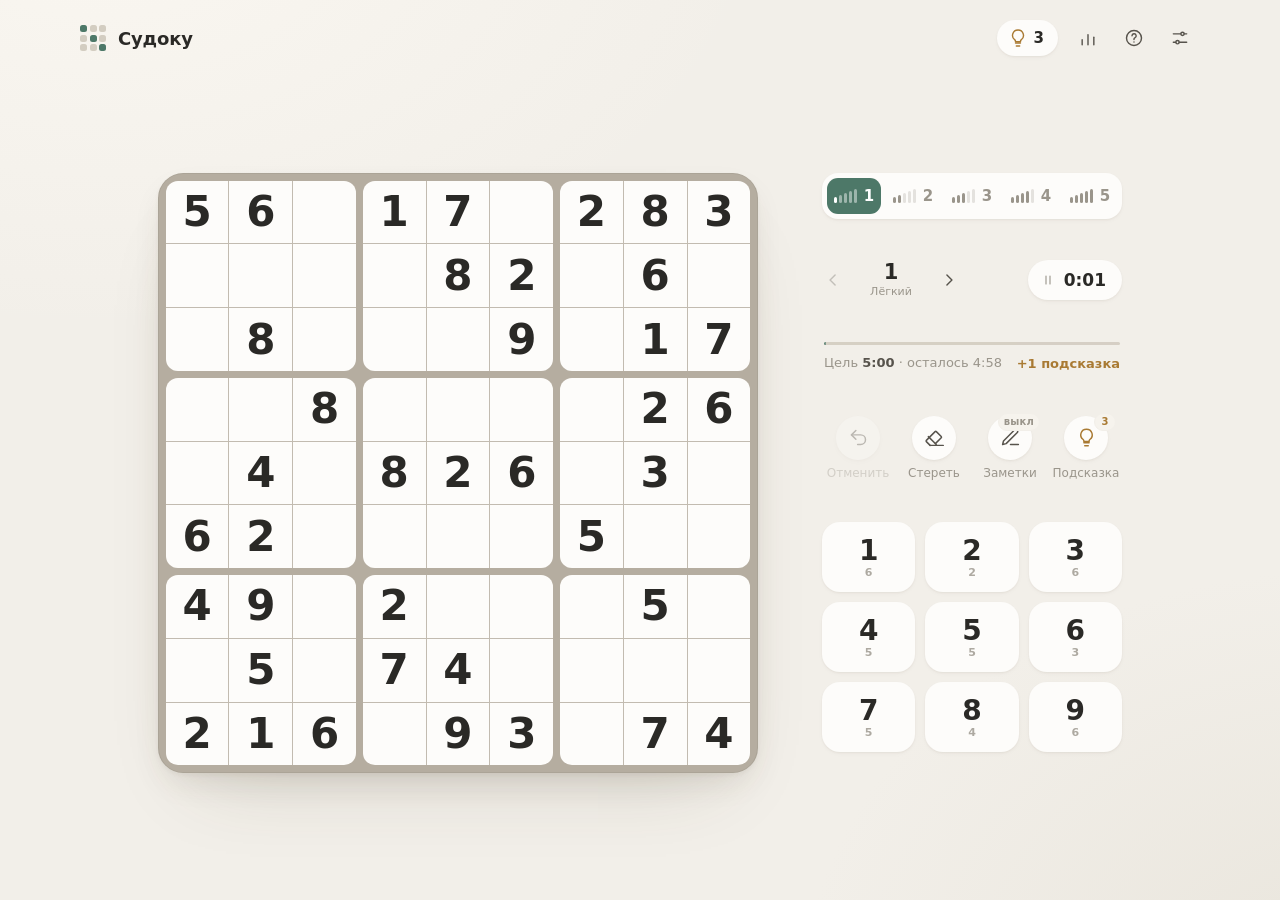
==== commit 5d3cb496: "Fix iPhone mini board sizing (no double safe-area subtraction) and auto-reload on SW update" ====
--- a/index.html
+++ b/index.html
@@ -251,6 +251,10 @@
   <script src="js/app.js"></script>
   <script>
     if ('serviceWorker' in navigator && location.protocol !== 'file:') {
+      var reloaded = false;
+      navigator.serviceWorker.addEventListener('controllerchange', function () {
+        if (!reloaded) { reloaded = true; location.reload(); }
+      });
       navigator.serviceWorker.register('./sw.js').catch(function () {});
     }
   </script>
--- a/css/style.css
+++ b/css/style.css
@@ -17,8 +17,8 @@
   --bg-glow-2: #E9E5DC;
   --surface: #FDFCFA;
   --surface-2: #F6F3ED;
-  --board-bg: #E8E3D9;
-  --hair: #EDE8DF;
+  --board-bg: #B5ADA0;
+  --hair: #C2BBB0;
   --ink: #2A2926;
   --ink-2: #57534C;
   --muted: #9A958B;
@@ -28,8 +28,14 @@
   --on-accent: #FFFFFF;
   --hint: #A97A33;
   --warn: #B95C4B;
-  --shadow-sm: 0 1px 2px rgba(70, 58, 36, .06), 0 2px 8px -2px rgba(70, 58, 36, .06);
-  --shadow: 0 1px 2px rgba(70, 58, 36, .05), 0 10px 30px -8px rgba(70, 58, 36, .12), 0 40px 80px -40px rgba(70, 58, 36, .22);
+  --hl-peer: #E8F0EC;
+  --hl-selected: #CFE0D8;
+  --hl-same: #BDD4CA;
+  --hl-same-ring: rgba(62, 102, 86, .48);
+  --hl-conflict: #F5DCD7;
+  --edge: rgba(42, 41, 38, .07);
+  --shadow-sm: 0 1px 2px rgba(70, 58, 36, .05), 0 2px 6px -2px rgba(70, 58, 36, .06);
+  --shadow: 0 2px 4px rgba(70, 58, 36, .05), 0 14px 34px -10px rgba(70, 58, 36, .14), 0 40px 80px -40px rgba(70, 58, 36, .2);
   --backdrop: rgba(42, 41, 38, .22);
 }
 
@@ -39,8 +45,8 @@
   --bg-glow-2: #0F1110;
   --surface: #1C1F1D;
   --surface-2: #222624;
-  --board-bg: #0E100F;
-  --hair: #272B28;
+  --board-bg: #0B0D0C;
+  --hair: #3B413C;
   --ink: #ECE8E0;
   --ink-2: #BEB9AF;
   --muted: #7F7B74;
@@ -50,6 +56,12 @@
   --on-accent: #0F1E18;
   --hint: #D6AC69;
   --warn: #E28C7B;
+  --hl-peer: #222825;
+  --hl-selected: #2B3C34;
+  --hl-same: #31463D;
+  --hl-same-ring: rgba(141, 184, 165, .38);
+  --hl-conflict: #3A2522;
+  --edge: rgba(255, 255, 255, .06);
   --shadow-sm: 0 1px 2px rgba(0, 0, 0, .35);
   --shadow: 0 1px 2px rgba(0, 0, 0, .3), 0 24px 60px -24px rgba(0, 0, 0, .7);
   --backdrop: rgba(0, 0, 0, .5);
@@ -114,12 +126,12 @@
 /* ---------- Каркас ---------- */
 
 .app {
-  --board: max(220px, min(92vw, 460px, calc(100svh - 340px)));
+  --board: max(260px, min(calc(100vw - 12px), 480px, calc(100svh - 285px)));
   min-height: 100svh;
   display: flex;
   flex-direction: column;
   align-items: center;
-  padding: max(10px, env(safe-area-inset-top)) 14px max(12px, env(safe-area-inset-bottom));
+  padding: max(6px, env(safe-area-inset-top)) 6px max(8px, env(safe-area-inset-bottom));
 }
 
 .topbar {
@@ -128,7 +140,7 @@
   display: flex;
   align-items: center;
   justify-content: space-between;
-  padding: 0 2px 8px;
+  padding: 0 2px 6px;
   flex: none;
 }
 
@@ -222,7 +234,7 @@
     "goal"
     "tools"
     "pad";
-  row-gap: 9px;
+  row-gap: 8px;
 }
 
 .diff { grid-area: diff; }
@@ -357,7 +369,7 @@
 }
 
 .board {
-  --gap: calc(var(--board) * .013);
+  --gap: calc(var(--board) * .011);
   width: 100%;
   height: 100%;
   display: grid;
@@ -365,8 +377,9 @@
   grid-template-rows: repeat(3, 1fr);
   gap: var(--gap);
   padding: var(--gap);
-  border-radius: calc(var(--board) * .045);
+  border-radius: calc(var(--board) * .042);
   background: var(--board-bg);
+  border: 1px solid var(--edge);
   box-shadow: var(--shadow);
   transition: filter .35s var(--ease-soft), opacity .35s var(--ease-soft), transform .5s var(--ease);
 }
@@ -377,7 +390,7 @@
   grid-template-rows: repeat(3, 1fr);
   gap: 1px;
   background: var(--hair);
-  border-radius: calc(var(--board) * .028);
+  border-radius: calc(var(--board) * .02);
   overflow: hidden;
 }
 
@@ -386,12 +399,12 @@
   display: grid;
   place-items: center;
   background: var(--surface);
-  font-size: calc(var(--board) * .058);
-  font-weight: 500;
+  font-size: calc(var(--board) * .07);
+  font-weight: 550;
   line-height: 1;
   color: var(--accent-ink);
   cursor: pointer;
-  transition: background-color .18s var(--ease-soft), color .18s var(--ease-soft);
+  transition: background-color .16s var(--ease-soft), color .16s var(--ease-soft);
   outline: none;
 }
 
@@ -407,8 +420,8 @@
 .cell::after {
   content: "";
   position: absolute;
-  inset: 2px;
-  border-radius: calc(var(--board) * .014);
+  inset: 2.5px;
+  border-radius: calc(var(--board) * .015);
   box-shadow: inset 0 0 0 2.2px var(--accent);
   opacity: 0;
   transform: scale(.86);
@@ -433,23 +446,31 @@
   opacity: .8;
 }
 
-.cell.is-peer { background: color-mix(in oklab, var(--surface) 84%, var(--accent)); }
+.cell.is-peer { background: var(--hl-peer); }
 .cell.is-same {
-  background: color-mix(in oklab, var(--surface) 64%, var(--accent));
-  box-shadow: inset 0 0 0 1.5px color-mix(in oklab, var(--accent) 45%, transparent);
+  background: var(--hl-same);
   font-weight: 700;
+}
+.cell.is-same::after {
+  box-shadow: inset 0 0 0 1.5px var(--hl-same-ring);
+  opacity: 1;
+  transform: scale(1);
 }
 .cell.is-same:not(.is-given):not(.is-hinted) { color: var(--accent-ink); }
 .cell.is-selected {
-  background: color-mix(in oklab, var(--surface) 74%, var(--accent));
+  background: var(--hl-selected);
   font-weight: 700;
 }
 .cell.is-selected::after { opacity: 1; transform: scale(1); }
 
 .cell.is-conflict { color: var(--warn); }
 .cell.is-conflict:not(.is-given) {
-  background: color-mix(in oklab, var(--surface) 78%, var(--warn));
+  background: var(--hl-conflict);
+}
+.cell.is-conflict:not(.is-given):not(.is-selected)::after {
   box-shadow: inset 0 0 0 1.5px color-mix(in oklab, var(--warn) 45%, transparent);
+  opacity: 1;
+  transform: scale(1);
 }
 .cell.is-mistake { color: var(--warn); }
 .cell.is-mistake .v { text-decoration: underline; text-decoration-thickness: 1.5px; text-underline-offset: .18em; text-decoration-color: color-mix(in oklab, var(--warn) 50%, transparent); }
@@ -606,8 +627,8 @@
   color: var(--hint);
   white-space: nowrap;
 }
-.goal.is-off .goal-fill { background: var(--muted); opacity: .45; }
-.goal.is-off .goal-reward { color: var(--muted); text-decoration: line-through; opacity: .7; }
+.goal.is-off .goal-fill { background: var(--muted); opacity: .38; }
+.goal.is-off .goal-reward { color: var(--muted); opacity: .55; }
 
 /* ---------- Инструменты ---------- */
 
@@ -628,8 +649,8 @@
 }
 .tool-ic {
   position: relative;
-  width: 50px;
-  height: 50px;
+  width: 44px;
+  height: 44px;
   display: grid;
   place-items: center;
   border-radius: 50%;
@@ -690,7 +711,7 @@
 
 .key {
   position: relative;
-  height: 50px;
+  height: 56px;
   border-radius: var(--r-sm);
   background: var(--surface);
   box-shadow: var(--shadow-sm);
@@ -705,15 +726,16 @@
 .key:hover { background: var(--surface-2); }
 .key:active { transform: scale(.94); }
 .key .d {
-  font-size: clamp(20px, calc(var(--board) * .06), 28px);
-  font-weight: 500;
+  font-size: clamp(24px, calc(var(--board) * .07), 29px);
+  font-weight: 550;
   line-height: 1;
   transition: font-size .2s var(--ease), transform .2s var(--ease);
 }
 .key .rem {
-  font-size: 10px;
-  font-weight: 600;
-  color: var(--muted);
+  font-size: 11px;
+  font-weight: 600;
+  color: var(--muted);
+  opacity: .8;
   min-height: 1em;
   line-height: 1;
 }
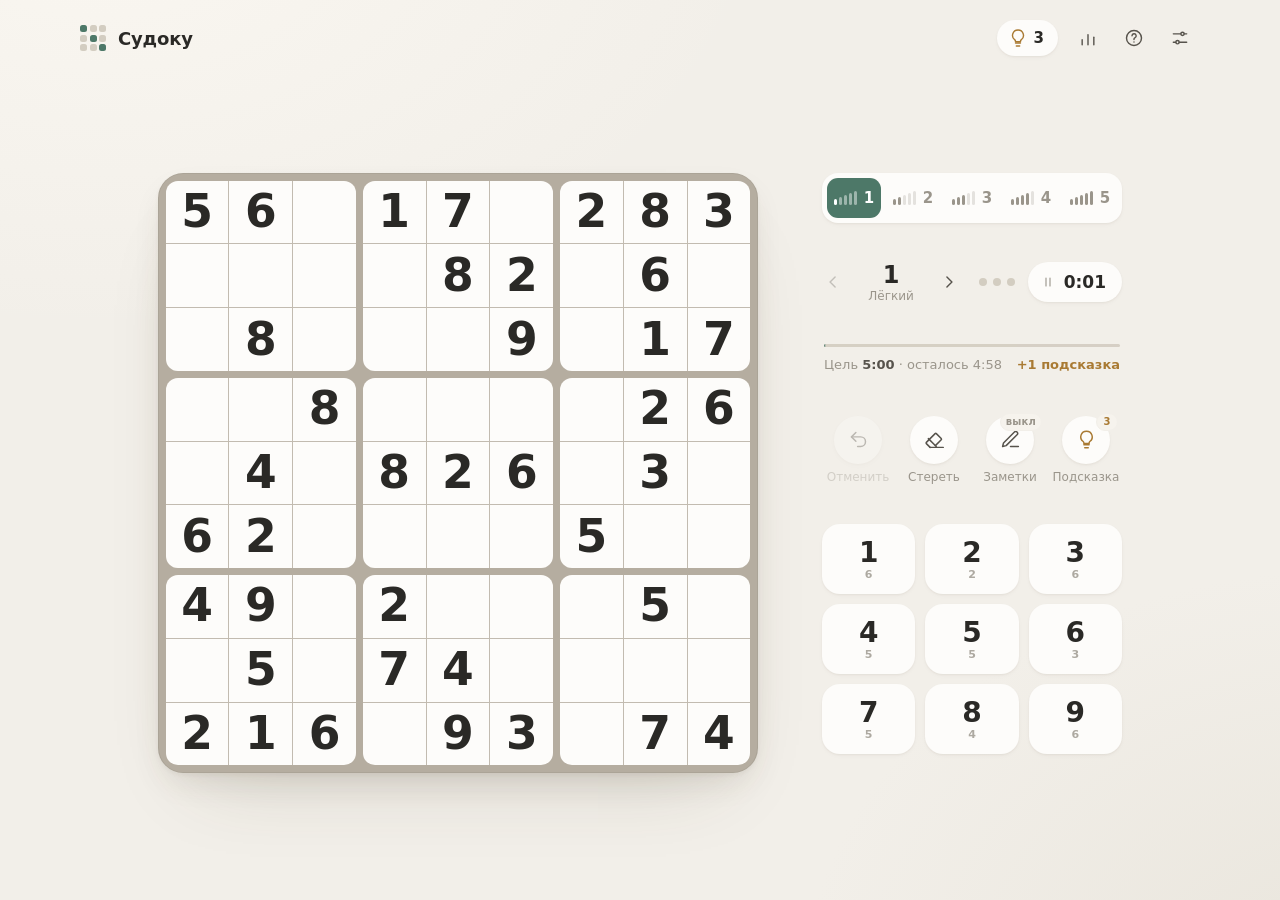
==== commit 7d51d7d3: "Block wrong digits, show 3-mistake indicator, and end game on 3 mistakes" ====
--- a/index.html
+++ b/index.html
@@ -85,6 +85,7 @@
             <svg class="ic"><use href="#i-right"/></svg>
           </button>
         </div>
+        <div class="mistakes" id="mistakes" title="Ошибки (3 — проигрыш)" aria-label="Ошибки: 0 из 3"><i></i><i></i><i></i></div>
         <button class="timer" id="timerBtn" type="button" title="Пауза (P)">
           <svg class="ic ic-pause"><use href="#i-pause"/></svg>
           <svg class="ic ic-play"><use href="#i-play"/></svg>
@@ -175,10 +176,6 @@
         <input type="checkbox" id="optSound"><i class="switch"></i>
       </label>
       <label class="switch-row">
-        <span><b>Подсвечивать ошибки</b><small>Неверные цифры отмечаются сразу</small></span>
-        <input type="checkbox" id="optMistakes"><i class="switch"></i>
-      </label>
-      <label class="switch-row">
         <span><b>Одинаковые цифры</b><small>Выделять такие же цифры и заметки</small></span>
         <input type="checkbox" id="optSame"><i class="switch"></i>
       </label>
@@ -205,7 +202,7 @@
         <h2 id="helpTitle">Как играть</h2>
         <button class="icon-btn small" type="button" data-close aria-label="Закрыть"><svg class="ic"><use href="#i-close"/></svg></button>
       </div>
-      <p class="prose">Заполните поле так, чтобы в каждой строке, каждом столбце и каждом блоке 3×3 цифры от 1 до 9 встречались ровно по одному разу.</p>
+      <p class="prose">Заполните поле так, чтобы в каждой строке, каждом столбце и каждом блоке 3×3 цифры от 1 до 9 встречались ровно по одному разу. Неверную цифру поставить нельзя — <b>три ошибки</b> завершают партию.</p>
 
       <h3 class="sub">Подсказки нужно заработать</h3>
       <p class="prose">Решите новый уровень <b>без подсказок</b> быстрее целевого времени — и в запас добавятся подсказки для следующих игр.</p>
--- a/css/style.css
+++ b/css/style.css
@@ -126,12 +126,12 @@
 /* ---------- Каркас ---------- */
 
 .app {
-  --board: max(260px, min(calc(100vw - 12px), 480px, calc(100svh - 285px)));
+  --board: min(calc(100vw - 8px), 480px);
   min-height: 100svh;
   display: flex;
   flex-direction: column;
   align-items: center;
-  padding: max(6px, env(safe-area-inset-top)) 6px max(8px, env(safe-area-inset-bottom));
+  padding: max(6px, env(safe-area-inset-top)) 4px max(8px, env(safe-area-inset-bottom));
 }
 
 .topbar {
@@ -140,7 +140,7 @@
   display: flex;
   align-items: center;
   justify-content: space-between;
-  padding: 0 2px 6px;
+  padding: 0 6px 4px;
   flex: none;
 }
 
@@ -234,7 +234,7 @@
     "goal"
     "tools"
     "pad";
-  row-gap: 8px;
+  row-gap: 7px;
 }
 
 .diff { grid-area: diff; }
@@ -262,7 +262,7 @@
   align-items: center;
   justify-content: center;
   gap: 7px;
-  height: 36px;
+  height: 40px;
   border-radius: 11px;
   color: var(--muted);
   transition: background-color .25s var(--ease-soft), color .25s var(--ease-soft);
@@ -319,12 +319,12 @@
   display: flex;
   align-items: center;
   gap: 4px;
-  font-size: 21px;
+  font-size: 24px;
   font-weight: 600;
   letter-spacing: -.01em;
 }
 .diff-sub {
-  font-size: 11px;
+  font-size: 12px;
   font-weight: 500;
   color: var(--muted);
   margin-top: 2px;
@@ -337,6 +337,24 @@
   display: none;
 }
 .level-num.is-done .done-mark { display: block; }
+
+.mistakes {
+  display: flex;
+  align-items: center;
+  gap: 6px;
+  padding: 0 4px;
+}
+.mistakes i {
+  width: 8px;
+  height: 8px;
+  border-radius: 50%;
+  background: var(--faint);
+  transition: background-color .25s var(--ease-soft), transform .25s var(--ease);
+}
+.mistakes i.on {
+  background: var(--warn);
+  transform: scale(1.15);
+}
 
 .timer {
   display: flex;
@@ -399,8 +417,8 @@
   display: grid;
   place-items: center;
   background: var(--surface);
-  font-size: calc(var(--board) * .07);
-  font-weight: 550;
+  font-size: calc(var(--board) * .076);
+  font-weight: 600;
   line-height: 1;
   color: var(--accent-ink);
   cursor: pointer;
@@ -505,12 +523,12 @@
 
 .notes {
   position: absolute;
-  inset: 7%;
+  inset: 5%;
   display: grid;
   grid-template-columns: repeat(3, 1fr);
   grid-template-rows: repeat(3, 1fr);
-  font-size: calc(var(--board) * .021);
-  font-weight: 600;
+  font-size: calc(var(--board) * .026);
+  font-weight: 700;
   color: var(--muted);
   pointer-events: none;
 }
@@ -649,8 +667,8 @@
 }
 .tool-ic {
   position: relative;
-  width: 44px;
-  height: 44px;
+  width: 48px;
+  height: 48px;
   display: grid;
   place-items: center;
   border-radius: 50%;
@@ -711,7 +729,7 @@
 
 .key {
   position: relative;
-  height: 56px;
+  height: 60px;
   border-radius: var(--r-sm);
   background: var(--surface);
   box-shadow: var(--shadow-sm);
@@ -726,8 +744,8 @@
 .key:hover { background: var(--surface-2); }
 .key:active { transform: scale(.94); }
 .key .d {
-  font-size: clamp(24px, calc(var(--board) * .07), 29px);
-  font-weight: 550;
+  font-size: clamp(26px, calc(var(--board) * .076), 30px);
+  font-weight: 600;
   line-height: 1;
   transition: font-size .2s var(--ease), transform .2s var(--ease);
 }
@@ -1019,6 +1037,7 @@
   font-variant-numeric: tabular-nums;
   line-height: 1.1;
 }
+.win-time.is-lost { color: var(--warn); }
 .win-reward {
   margin: 20px auto 0;
   padding: 14px 16px;
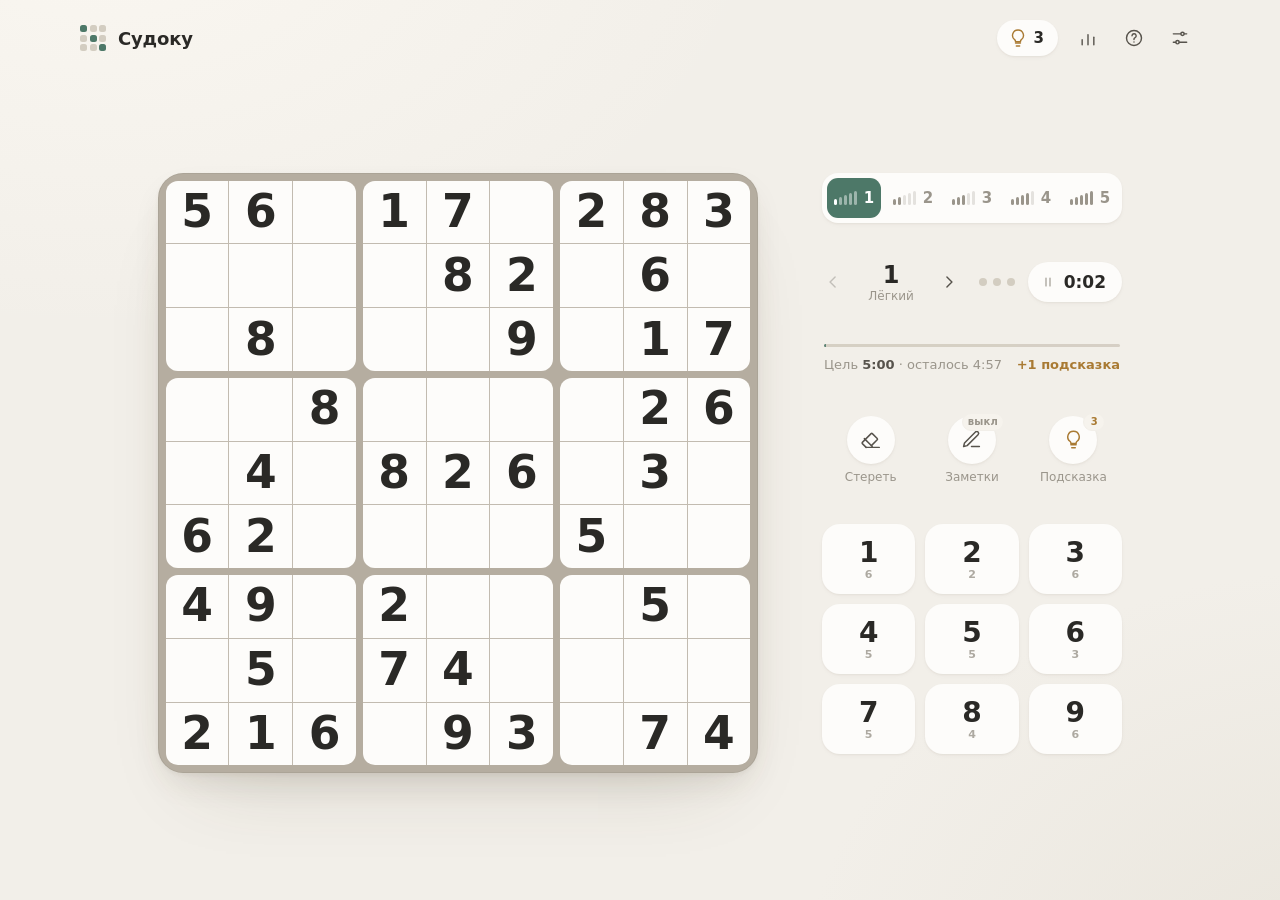
==== commit e63f31c0: "Remove Undo button, keep Erase, Notes, and Hint" ====
--- a/index.html
+++ b/index.html
@@ -115,10 +115,6 @@
       </section>
 
       <section class="tools">
-        <button class="tool" id="undoBtn" type="button" title="Отменить (Z)">
-          <span class="tool-ic"><svg class="ic"><use href="#i-undo"/></svg></span>
-          <span class="tool-label">Отменить</span>
-        </button>
         <button class="tool" id="eraseBtn" type="button" title="Стереть (Backspace)">
           <span class="tool-ic"><svg class="ic"><use href="#i-erase"/></svg></span>
           <span class="tool-label">Стереть</span>
@@ -215,7 +211,6 @@
         <span><kbd>←</kbd><kbd>↑</kbd><kbd>→</kbd><kbd>↓</kbd> выбор</span>
         <span><kbd>⌫</kbd> стереть</span>
         <span><kbd>N</kbd> заметки</span>
-        <span><kbd>Z</kbd> отменить</span>
         <span><kbd>H</kbd> подсказка</span>
         <span><kbd>P</kbd> пауза</span>
         <span><kbd>M</kbd> звук</span>
--- a/css/style.css
+++ b/css/style.css
@@ -28,9 +28,11 @@
   --on-accent: #FFFFFF;
   --hint: #A97A33;
   --warn: #B95C4B;
-  --hl-peer: #E8F0EC;
-  --hl-selected: #CFE0D8;
-  --hl-same: #BDD4CA;
+  --hl-box: #EDF2EF;
+  --hl-line: #DCE8E1;
+  --hl-line-edge: rgba(77, 120, 104, .34);
+  --hl-selected: #C8DDD2;
+  --hl-same: #B8D2C6;
   --hl-same-ring: rgba(62, 102, 86, .48);
   --hl-conflict: #F5DCD7;
   --edge: rgba(42, 41, 38, .07);
@@ -56,8 +58,10 @@
   --on-accent: #0F1E18;
   --hint: #D6AC69;
   --warn: #E28C7B;
-  --hl-peer: #222825;
-  --hl-selected: #2B3C34;
+  --hl-box: #1F2421;
+  --hl-line: #27312C;
+  --hl-line-edge: rgba(141, 184, 165, .28);
+  --hl-selected: #2E4239;
   --hl-same: #31463D;
   --hl-same-ring: rgba(141, 184, 165, .38);
   --hl-conflict: #3A2522;
@@ -464,7 +468,10 @@
   opacity: .8;
 }
 
-.cell.is-peer { background: var(--hl-peer); }
+.cell.is-box { background: var(--hl-box); }
+.cell.is-line { background: var(--hl-line); }
+.cell.is-row { box-shadow: inset 0 1px 0 var(--hl-line-edge), inset 0 -1px 0 var(--hl-line-edge); }
+.cell.is-col { box-shadow: inset 1px 0 0 var(--hl-line-edge), inset -1px 0 0 var(--hl-line-edge); }
 .cell.is-same {
   background: var(--hl-same);
   font-weight: 700;
@@ -652,7 +659,7 @@
 
 .tools {
   display: grid;
-  grid-template-columns: repeat(4, 1fr);
+  grid-template-columns: repeat(3, 1fr);
   gap: 8px;
 }
 
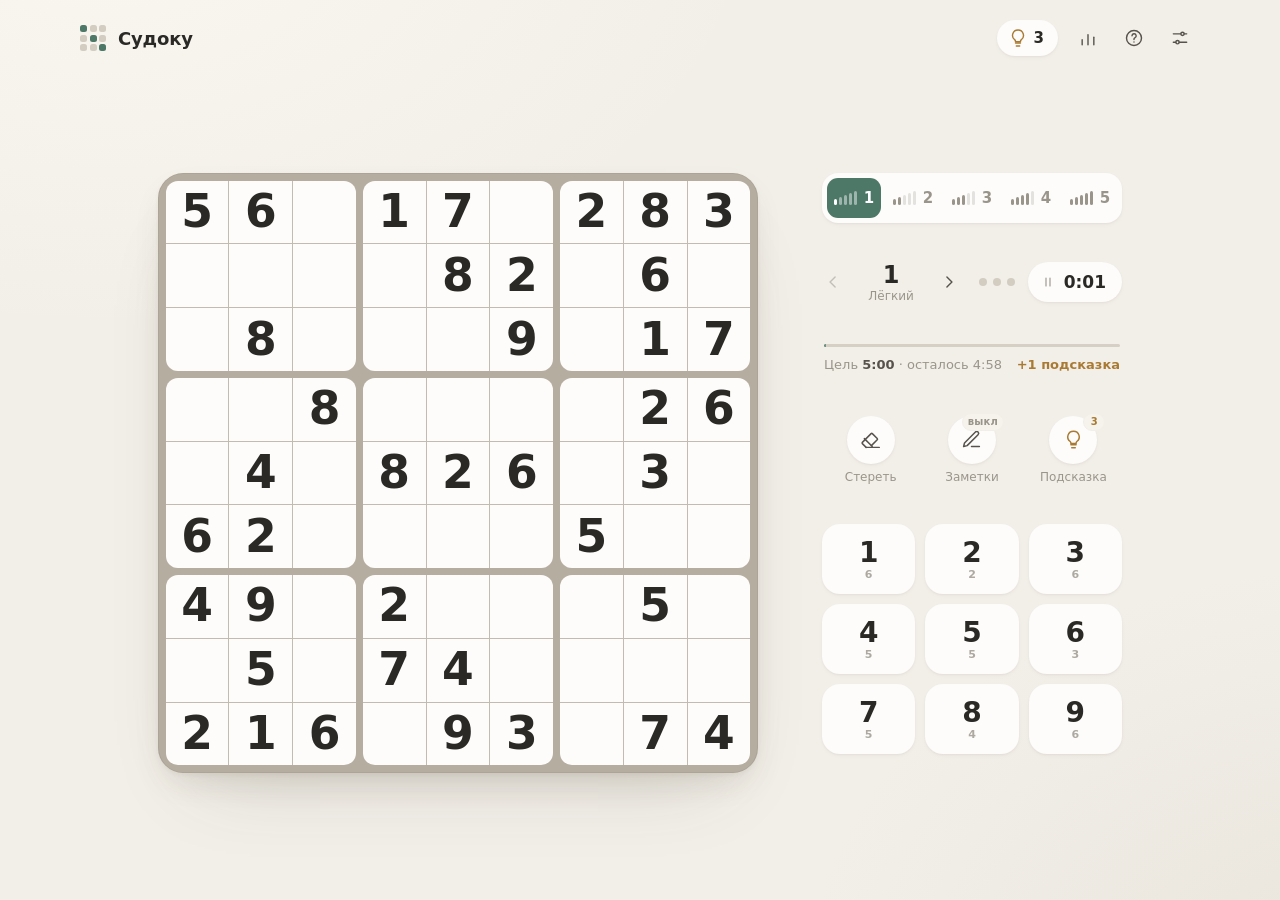
==== commit 3477791d: "Add 4 color schemes (Sage, Ocean, Sand, Lavender) for light and dark themes" ====
--- a/index.html
+++ b/index.html
@@ -21,6 +21,7 @@
         var t = s.theme || 'auto';
         if (t === 'auto') t = matchMedia('(prefers-color-scheme: dark)').matches ? 'dark' : 'light';
         document.documentElement.setAttribute('data-theme', t);
+        document.documentElement.setAttribute('data-scheme', s.scheme || 'sage');
       } catch (e) {}
     })();
   </script>
@@ -167,6 +168,16 @@
         </div>
       </div>
 
+      <div class="field">
+        <span class="field-label">Цветовая схема</span>
+        <div class="scheme-grid" id="schemeGrid">
+          <button type="button" class="scheme-btn" data-scheme-val="sage"><i style="background:#4D7868"></i><span>Шалфей</span></button>
+          <button type="button" class="scheme-btn" data-scheme-val="ocean"><i style="background:#3F6A8A"></i><span>Океан</span></button>
+          <button type="button" class="scheme-btn" data-scheme-val="sand"><i style="background:#9C6543"></i><span>Песок</span></button>
+          <button type="button" class="scheme-btn" data-scheme-val="lavender"><i style="background:#6B5B8C"></i><span>Лаванда</span></button>
+        </div>
+      </div>
+
       <label class="switch-row">
         <span><b>Звуки</b><small>Мягкие тактильные отклики</small></span>
         <input type="checkbox" id="optSound"><i class="switch"></i>
--- a/css/style.css
+++ b/css/style.css
@@ -71,6 +71,91 @@
   --backdrop: rgba(0, 0, 0, .5);
 }
 
+/* Цветовые схемы */
+[data-theme="light"][data-scheme="ocean"] {
+  --bg: #EEF2F5;
+  --bg-glow-1: #F6F9FB;
+  --bg-glow-2: #E2E9EE;
+  --accent: #3F6A8A;
+  --accent-ink: #2F5674;
+  --hl-box: #EDF2F6;
+  --hl-line: #DAE5EE;
+  --hl-line-edge: rgba(63, 106, 138, .34);
+  --hl-selected: #C4D8E7;
+  --hl-same: #B5CDE0;
+  --hl-same-ring: rgba(47, 86, 116, .48);
+}
+[data-theme="dark"][data-scheme="ocean"] {
+  --bg: #111518;
+  --bg-glow-1: #171D21;
+  --bg-glow-2: #0D1114;
+  --accent: #7FB0D4;
+  --accent-ink: #9AC3E2;
+  --on-accent: #0D1B26;
+  --hl-box: #1E2429;
+  --hl-line: #253038;
+  --hl-line-edge: rgba(127, 176, 212, .28);
+  --hl-selected: #2A3C49;
+  --hl-same: #304554;
+  --hl-same-ring: rgba(127, 176, 212, .38);
+}
+
+[data-theme="light"][data-scheme="sand"] {
+  --bg: #F5F0E8;
+  --bg-glow-1: #FCF8F1;
+  --bg-glow-2: #ECE4D7;
+  --accent: #9C6543;
+  --accent-ink: #825132;
+  --hl-box: #F5EFEA;
+  --hl-line: #ECE0D6;
+  --hl-line-edge: rgba(156, 101, 67, .34);
+  --hl-selected: #E2CEBE;
+  --hl-same: #D8BFAB;
+  --hl-same-ring: rgba(130, 81, 50, .48);
+}
+[data-theme="dark"][data-scheme="sand"] {
+  --bg: #161311;
+  --bg-glow-1: #1E1A17;
+  --bg-glow-2: #110F0D;
+  --accent: #D8A27A;
+  --accent-ink: #E5B996;
+  --on-accent: #24160D;
+  --hl-box: #24201D;
+  --hl-line: #302823;
+  --hl-line-edge: rgba(216, 162, 122, .28);
+  --hl-selected: #3F3128;
+  --hl-same: #4A392E;
+  --hl-same-ring: rgba(216, 162, 122, .38);
+}
+
+[data-theme="light"][data-scheme="lavender"] {
+  --bg: #F2EFF5;
+  --bg-glow-1: #F9F7FC;
+  --bg-glow-2: #E8E3EE;
+  --accent: #6B5B8C;
+  --accent-ink: #574877;
+  --hl-box: #F1EEF5;
+  --hl-line: #E3DDEE;
+  --hl-line-edge: rgba(107, 91, 140, .34);
+  --hl-selected: #D2C8E3;
+  --hl-same: #C5B9DB;
+  --hl-same-ring: rgba(87, 72, 119, .48);
+}
+[data-theme="dark"][data-scheme="lavender"] {
+  --bg: #141217;
+  --bg-glow-1: #1C1920;
+  --bg-glow-2: #100E13;
+  --accent: #B1A0D6;
+  --accent-ink: #C6B8E5;
+  --on-accent: #1B1528;
+  --hl-box: #222026;
+  --hl-line: #2C2833;
+  --hl-line-edge: rgba(177, 160, 214, .28);
+  --hl-selected: #383145;
+  --hl-same: #423952;
+  --hl-same-ring: rgba(177, 160, 214, .38);
+}
+
 *, *::before, *::after { box-sizing: border-box; }
 
 html, body { height: 100%; }
@@ -931,6 +1016,39 @@
 .segmented button.is-active {
   background: var(--surface);
   color: var(--ink);
+  box-shadow: var(--shadow-sm);
+}
+
+.scheme-grid {
+  display: grid;
+  grid-template-columns: repeat(2, 1fr);
+  gap: 8px;
+}
+.scheme-btn {
+  display: flex;
+  align-items: center;
+  gap: 10px;
+  height: 42px;
+  padding: 0 12px;
+  border-radius: 12px;
+  background: var(--surface-2);
+  color: var(--ink-2);
+  font-size: 14px;
+  font-weight: 500;
+  border: 1.5px solid transparent;
+  transition: border-color .2s, background-color .2s, color .2s, transform .15s var(--ease);
+}
+.scheme-btn:active { transform: scale(.97); }
+.scheme-btn i {
+  width: 16px;
+  height: 16px;
+  border-radius: 50%;
+  flex: none;
+}
+.scheme-btn.is-active {
+  background: var(--surface);
+  color: var(--ink);
+  border-color: var(--accent);
   box-shadow: var(--shadow-sm);
 }
 
